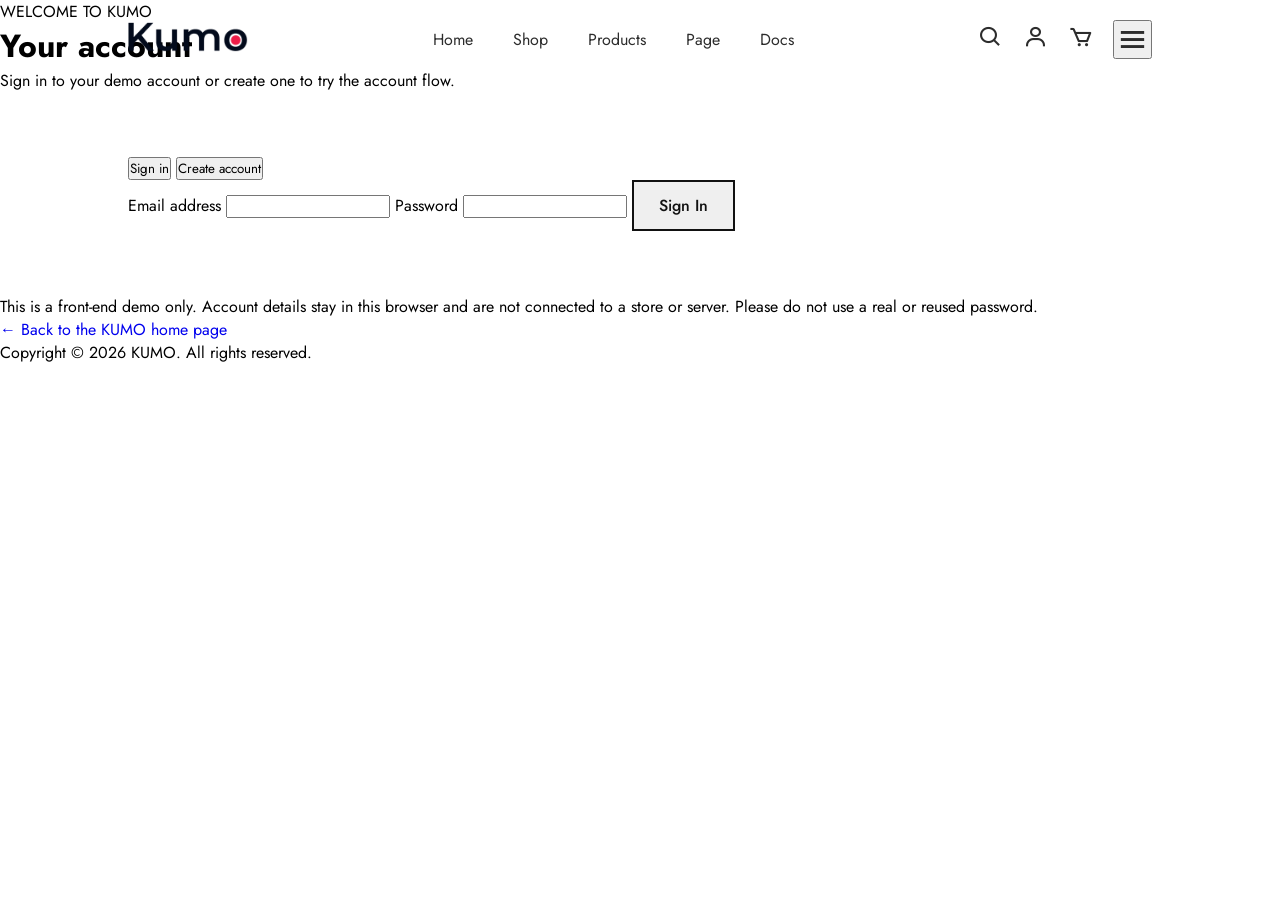
==== account.html @ 5108d3ff "update" ====
<!DOCTYPE html>
<html lang="en">
<head>
    <meta charset="UTF-8">
    <meta name="viewport" content="width=device-width, initial-scale=1.0">
    <meta name="description" content="Sign in or create a KUMO demo account.">
    <title>Account | KUMO</title>
    <link rel="stylesheet" href="style.css">
    <link rel="preconnect" href="https://fonts.googleapis.com">
    <link rel="preconnect" href="https://fonts.gstatic.com" crossorigin>
    <link href="https://fonts.googleapis.com/css2?family=Jost:wght@100;200;300;400;500;600;700&display=swap" rel="stylesheet">
    <link rel="stylesheet" href="https://unpkg.com/boxicons@latest/css/boxicons.min.css">
</head>
<body class="content-page">
    <header>
        <a href="index.html#home" class="logo" aria-label="KUMO home"><img class="logo-img" src="picturess/logo.png" alt="KUMO"></a>
        <ul class="navmenu">
            <li><a href="index.html#home">Home</a></li>
            <li><a href="index.html#trending">Shop</a></li>
            <li><a href="index.html#trending">Products</a></li>
            <li><a href="index.html#updates">Page</a></li>
            <li><a href="docs.html">Docs</a></li>
        </ul>
        <div class="nav-icon">
            <a href="index.html#trending" aria-label="Browse the collection"><i class="bx bx-search" aria-hidden="true"></i></a>
            <a href="account.html" aria-label="Your account"><i class="bx bx-user" aria-hidden="true"></i></a>
            <a href="index.html#trending" aria-label="Browse the collection"><i class="bx bx-cart" aria-hidden="true"></i></a>
            <button class="bx bx-menu icon-button menu-toggle" id="menu-icon" type="button" aria-label="Open menu" aria-expanded="false"></button>
        </div>
    </header>

    <main id="account-page" class="account-content">
        <p class="page-eyebrow">WELCOME TO KUMO</p>
        <h1>Your account</h1>
        <p class="page-intro">Sign in to your demo account or create one to try the account flow.</p>

        <section class="account-card" aria-label="Account access">
            <div class="account-tabs" aria-label="Choose account action">
                <button type="button" data-account-tab="login" aria-pressed="true">Sign in</button>
                <button type="button" data-account-tab="register" aria-pressed="false">Create account</button>
            </div>

            <form id="login-form" data-account-form="login">
                <label for="login-email">Email address</label>
                <input id="login-email" name="email" type="email" autocomplete="email" required>
                <label for="login-password">Password</label>
                <input id="login-password" name="password" type="password" autocomplete="current-password" required>
                <button class="main-btn account-submit" type="submit">Sign in</button>
            </form>

            <form id="register-form" data-account-form="register" hidden>
                <label for="register-email">Email address</label>
                <input id="register-email" name="email" type="email" autocomplete="email" required>
                <label for="register-password">Password</label>
                <input id="register-password" name="password" type="password" autocomplete="new-password" minlength="8" required>
                <span class="field-help">Use at least 8 characters.</span>
                <label for="register-confirm-password">Confirm password</label>
                <input id="register-confirm-password" name="confirmPassword" type="password" autocomplete="new-password" minlength="8" required>
                <button class="main-btn account-submit" type="submit">Create account</button>
            </form>

            <p id="account-status" class="form-status" role="status" aria-live="polite"></p>
            <div id="account-session" class="account-session" hidden>
                <p>Signed in as <strong data-session-email></strong></p>
                <button id="account-logout" class="text-button" type="button">Sign out</button>
            </div>
        </section>

        <p class="demo-notice">This is a front-end demo only. Account details stay in this browser and are not connected to a store or server. Please do not use a real or reused password.</p>
        <p class="back-link"><a href="index.html#home">← Back to the KUMO home page</a></p>
    </main>

    <footer class="content-footer">
        <p>Copyright &copy; 2026 KUMO. All rights reserved.</p>
    </footer>
    <script src="java.js"></script>
</body>
</html>
---- style.css ----
*{
    margin: 0;
    padding: 0;
    box-sizing: border-box;
    scroll-behavior: smooth;
    font-family: 'jost', sans-serif;
    list-style: none;
    text-decoration: none;
}
header{
    position: fixed;
    width: 100%;
    top: 0;
    right: 0;
    z-index: 1000;
    display: flex;
    align-items: center;
    justify-content: space-between;
    padding: 20px 10%;
}
.logo-img{
    max-width: 120px;
    height: auto;
}
.navmenu{
    display: flex;
}
.navmenu a{
    color: #2c2c2c;
    font-size: 16px;
    text-transform: capitalize;
    padding: 10px 20px;
    font-weight: 400;
    transition: all .42s ease;
}
.navmenu a:hover{
    color: #ee1c47;
}
.nav-icon{
    display: flex;
    align-items: center;

}
.nav-icon i{
    margin-right: 20px;
    color: #2c2c2c;
    font-size: 25px;
    font-weight: 400;
    transition: all .42s ease;
}
.nav-icon i:hover{
    transform: scale(1.1);
    color: #ee1c47;
}
#menu-icon{
    font-size: 35px;
    color: #2c2c2c;
    z-index: 10001;
    cursor: pointer;
}
section{
    padding: 5% 10%;

}
.main-home{
    width: 100%;
    height: 100vh;
    background-image: url(picturess/banner-3.png);
    background-position: center;
    background-size: cover;
    display: grid;
    grid-template-columns: repeat(1, 1fr);
    align-items: center;

}
.main-text h5{
    color: #ee1c47;
    font-size: 16px;
    text-transform: capitalize;
    font-weight: 500;

}
.main-text h1{
    color: #000;
    font-size: 65px;
    text-transform: capitalize;
    line-height: 1.1;
    font-weight: 600;
    margin: 6px 0 10px;

}
.main-text p{
    color: #333c56;
    font-size: 20px;
    font-style: italic;
    margin-bottom: 20px;

}
.main-btn{
    display: inline-block;
    color: #111;
    font-size: 16px;
    font-weight: 500;
    text-transform: capitalize;
    border: 2px solid #111;
    padding: 12px 25px;
    transition: all .42s ease;
}
.main-btn:hover{
    background-color: #000;
    color: #fff;

}
.main-btn i{
    vertical-align: middle;
}
.down-arrow{
    position: absolute;
    top: 85%;
    right: 11%;

}
.down i{
    font-size: 30px;
    color: #2c2c2c;
    border: 2px solid #2c2c2c;
    border-radius: 50px;
    padding: 12px 12px;
}
.down i:hover{
    background-color: #2c2c2c;
    color: #fff;
    transition: all .50s ease;

}
header.sticky{
    background: #fff;
    padding: 20px 10%;
    box-shadow: 0px 0px 10px rgb(0 0 0 / 10%);
}

      /*trending-section*/
.centre-text h2{
    color: #111;
    font-size: 28px;
    text-transform: capitalize;
    text-align: center;
    margin-bottom: 30px;
}
.centre-text span{
    color: #ee1c47;
}
.products{
    display: grid;
    grid-template-columns: repeat(auto-fit, minmax(260px, auto));
    gap: 2rem;
}
.row{
    position: relative;
    transition: all .40s;
}
.row img{
    width: 100%;
    height: auto;
    transition: all .40s;
}
.row img:hover{
    transform: scale(0.9);

}
.product-text h5{
    position: absolute;
    top: 13px;
    left: 13px;
    color: #fff;
    font-size: 12px;
    font-weight: 500;
    text-transform: uppercase;
    background-color: #27b737;
    padding: 3px 10px;
    border-radius: 2px;

}
.heart-icon{
    position: absolute;
    right: 0;
    
    font-size: 20px;
    cursor: pointer;
    display: inline-flex;
    align-items: center;
    justify-content: center;
}

.heart-icon i{
    position: relative;
    z-index: 2;
    transition: transform 0.3s ease, color 0.3s ease;
}

.heart-icon i:hover{
    transform: scale(1.15);
}

.heart-icon i.liked{
    color: #ee1c47;
    animation: pop 0.4s ease;
}

@keyframes pop {
    0%   { transform: scale(1); }
    30%  { transform: scale(1.5); }
    50%  { transform: scale(0.85); }
    100% { transform: scale(1); }
}

/* the radiating burst ring */
.heart-icon::before{
    content: "";
    position: absolute;
    top: 50%;
    left: 50%;
    width: 10px;
    height: 10px;
    background: #ee1c47;
    border-radius: 50%;
    transform: translate(-50%, -50%) scale(0);
    opacity: 0;
    z-index: 1;
    pointer-events: none;
}

.heart-icon.burst::before{
    animation: burst 0.5s ease-out;
}

@keyframes burst {
    0%   { transform: translate(-50%, -50%) scale(0);   opacity: 0.6; }
    60%  { transform: translate(-50%, -50%) scale(3.2); opacity: 0.25; }
    100% { transform: translate(-50%, -50%) scale(4.5); opacity: 0; }
}

.ratting i{
    color: #ff8c00;
    font-size: 18px;

}
.price h4{
    color: #111;
    font-size: 16px;
    text-transform: capitalize;
    font-weight: 400;
}
.price p{
    color: #151515;
    font-size: 14px;
    font-weight: 600;

}
.client-reviews{
    background-color: #f3f3f3;
}
.reviews{
    text-align: center;
}
.reviews h3{
    color: #111;
    font-size: 25px;
    text-transform: capitalize;
    text-align: center;
    font-weight: 700;
}
.reviews img{
    width: 100px;
    height: auto;
    border-radius: 50%;
    margin: 10px 0;
}
.reviews p{
    color: #707077;
    font-size: 16px;
    font-weight: 400;
    line-height: 25px;
    margin-bottom: 10px;
}
.reviews h2{
    font-size: 22px;
    color: #000;
    font-weight: 400;
    text-transform: capitalize;
    margin-bottom: 2px;
}

/* update section css */
.up-center-text h2{
    text-align: center;
    color: #111;
    font-size: 25px;
    text-transform: capitalize;
    font-weight: 700;
    margin-bottom: 30px;

}
.cart img{
    width: 380px;
    height: auto;
    border-radius: 5px;

}
.update-cart{
    display: grid;
    grid-template-columns: repeat(auto-fit, minmax(380px, 1fr));
    gap: 1rem;

}
.cart h5{
    color: #636863;
    font-size: 14px;
    text-transform: capitalize;
    font-weight: 500;
    object-fit: cover;
}
.cart h4{
    color: #111;
    font-size: 18px;
    font-weight: 600;

}
.cart p{
    color: #707070;
    font-size: 15px;
    max-width: 380px;
    line-height: 25px;
    margin-bottom: 12px;

}

.cart h6{
    color: #151515;
    font-size: 14px;
    font-weight: 500;

}

/*contact-section */

.contact{
    background-color: #f3f3f3;
}
.contact-info{
    display: grid;
    grid-template-columns: repeat(auto-fit, minmax(160px, auto));
    gap: 3rem;
    
}
.first-info img{
    width: 140px;
    height: auto;
}
.contact-info h4{
    color: #212521;
    font-size: 14px;
    text-transform: uppercase;
    margin-bottom: 10px;

}
.contact-info p{
    color: #565656;
    font-size: 14px;
    font-weight: 400;
    text-transform: capitalize;
    line-height: 1.5;
    margin-bottom: 10px;
    cursor: pointer;
    transition: all .42s;

}
.contact-info p:hover{
    color: #ee1c47;
    
}
.social-icon i{
    color: #565656;
    margin-right: 10px;
    font-size: 20px;
    transition: all .42s;

}
.social-icon i:hover{
    transform: scale(1.3);
}
.end-text{
    background-color: #edfff1;
    text-align: center;
    padding: 20px;

}
.end-text p{
    color: #111;
    text-transform: capitalize;

}

/* responsive-css */
@media(max-width:890px){
    header{
        padding: 20px 3%;
        transition: .4s;
    }
}
@media(max-width:630px){
    .main-text{
        font-size: 50px;
        transition: .4s;
    }
    .main-text p{
        font-size: 18px;
        transition: .4s;

    }
    .main-btn{
        padding: 10px 20px;
        transition: .4s;
    }
}

@media(max-width:750px){
    .navmenu{
        position: absolute;
        top: 100%;
        right: -100%;
        width: 300px;
        height: 130vh;
        background: #edfff1;
        display: flex;
        flex-direction: column;
        align-items: center;
        padding: 120px 30px;
        transition: all .42s;
    }
    .navmenu a{
        display: block;
        margin: 18px 0;

    }
    .navmenu.open{
        right: 0;
    }

}
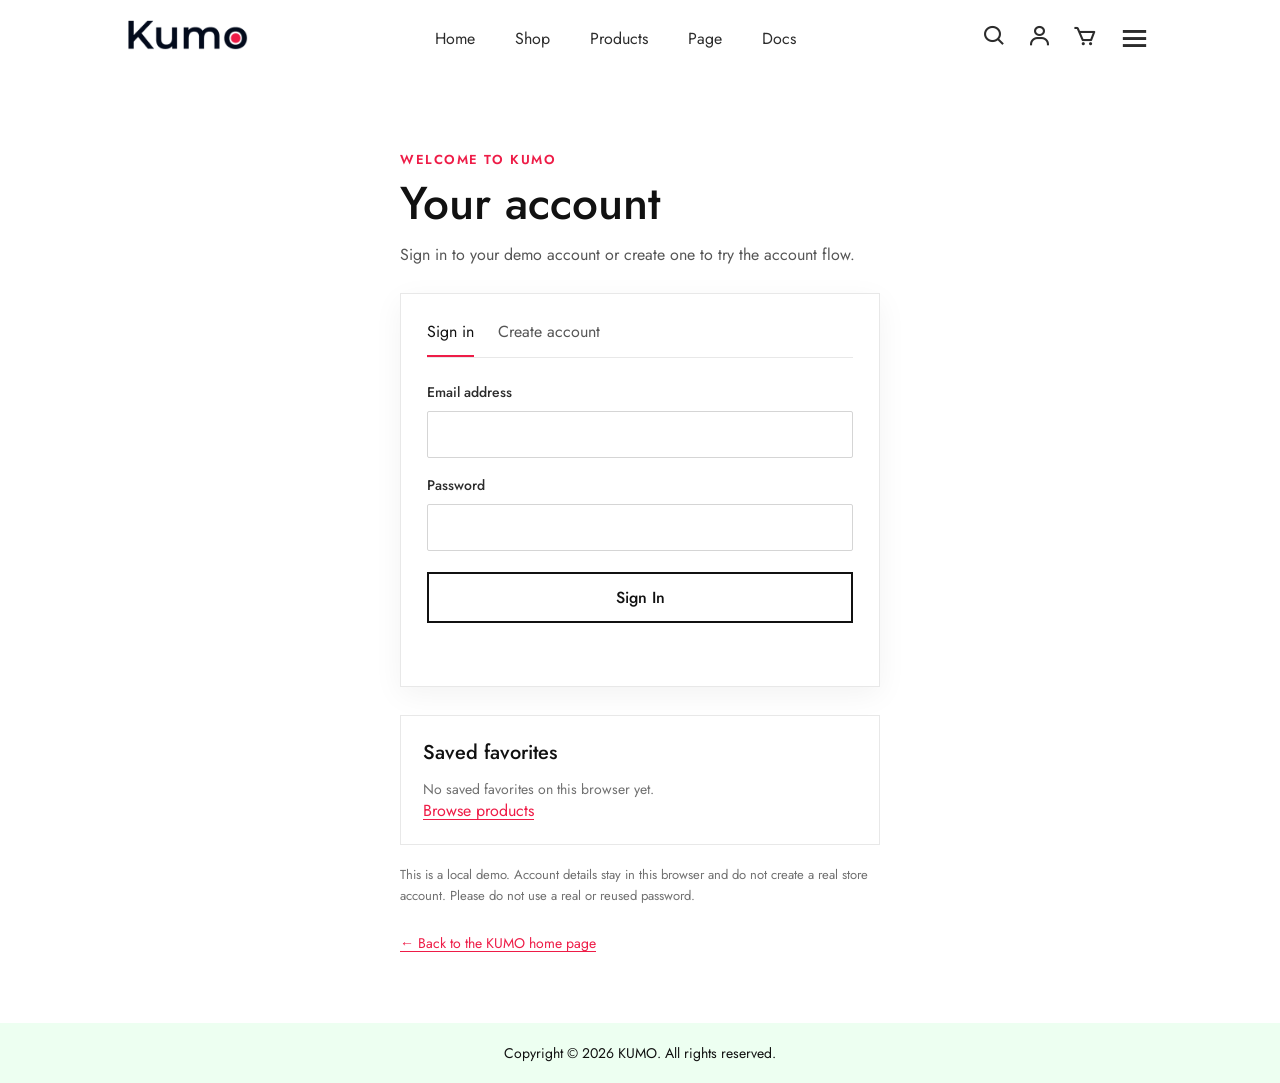
==== commit 85bdfabe: "Refactor styles for rating system, product details, and cart functionality - Updated .ratting styles" ====
--- a/account.html
+++ b/account.html
@@ -49,6 +49,8 @@
             </form>
 
             <form id="register-form" data-account-form="register" hidden>
+                <label for="register-name">Full name</label>
+                <input id="register-name" name="name" autocomplete="name" required>
                 <label for="register-email">Email address</label>
                 <input id="register-email" name="email" type="email" autocomplete="email" required>
                 <label for="register-password">Password</label>
@@ -61,12 +63,26 @@
 
             <p id="account-status" class="form-status" role="status" aria-live="polite"></p>
             <div id="account-session" class="account-session" hidden>
-                <p>Signed in as <strong data-session-email></strong></p>
+                <p>Welcome, <strong data-session-name></strong></p>
+                <p><span data-session-email></span></p>
                 <button id="account-logout" class="text-button" type="button">Sign out</button>
             </div>
         </section>
 
-        <p class="demo-notice">This is a front-end demo only. Account details stay in this browser and are not connected to a store or server. Please do not use a real or reused password.</p>
+        <section id="account-orders" class="account-orders" aria-labelledby="account-orders-title" hidden>
+            <h2 id="account-orders-title">Demo order history</h2>
+            <div id="order-history-list"></div>
+            <p id="order-history-empty" class="account-orders-empty">No demo orders for this email yet.</p>
+        </section>
+
+        <section id="account-favorites" class="account-orders" aria-labelledby="account-favorites-title">
+            <h2 id="account-favorites-title">Saved favorites</h2>
+            <div id="account-favorites-list"></div>
+            <p id="account-favorites-empty" class="account-orders-empty">No saved favorites on this browser yet.</p>
+            <p><a class="text-button" href="index.html#trending">Browse products</a></p>
+        </section>
+
+        <p class="demo-notice">This is a local demo. Account details stay in this browser and do not create a real store account. Please do not use a real or reused password.</p>
         <p class="back-link"><a href="index.html#home">← Back to the KUMO home page</a></p>
     </main>
 
--- a/style.css
+++ b/style.css
@@ -240,10 +240,43 @@
     100% { transform: translate(-50%, -50%) scale(4.5); opacity: 0; }
 }
 
-.ratting i{
-    color: #ff8c00;
+.ratting{
+    display: flex;
+    align-items: center;
+    gap: 3px;
+    min-height: 24px;
+    margin: 3px 0;
+}
+.ratting .rating-star{
+    display: inline-flex;
+    align-items: center;
+    justify-content: center;
+    width: 20px;
+    height: 24px;
+    padding: 1px;
+    border: 0;
+    background: transparent;
+    color: #f27800;
+    line-height: 1;
+    cursor: pointer;
+}
+.ratting .rating-star i{
+    color: currentColor;
     font-size: 18px;
-
+    transition: color .15s ease, transform .15s ease;
+}
+.ratting .rating-star:hover i{
+    transform: translateY(-1px);
+}
+.ratting .rating-star:focus-visible{
+    outline: 2px solid #ee1c47;
+    outline-offset: 2px;
+}
+.rating-summary{
+    margin-left: 5px;
+    color: #6b6259;
+    font-size: 12px;
+    white-space: nowrap;
 }
 .price h4{
     color: #111;
@@ -425,6 +458,9 @@
 }
 
 @media(max-width:750px){
+    .menu-toggle{
+        display: block;
+    }
     .navmenu{
         position: absolute;
         top: 100%;
@@ -446,5 +482,675 @@
     .navmenu.open{
         right: 0;
     }
-
+}
+
+.icon-button{
+    border: 0;
+    padding: 0;
+    background: transparent;
+    color: #2c2c2c;
+    cursor: pointer;
+    line-height: 1;
+}
+.icon-button:hover{
+    color: #ee1c47;
+}
+.menu-toggle{
+    display: none;
+}
+.search-panel[hidden],
+[hidden]{
+    display: none !important;
+}
+.search-panel{
+    position: fixed;
+    top: 88px;
+    right: 10%;
+    z-index: 999;
+    display: grid;
+    grid-template-columns: minmax(180px, 1fr) auto;
+    gap: 8px 12px;
+    width: min(420px, 80vw);
+    padding: 20px;
+    background: #fff;
+    box-shadow: 0 8px 24px rgb(0 0 0 / 14%);
+}
+.search-panel label,
+.account-card label{
+    grid-column: 1 / -1;
+    color: #2c2c2c;
+    font-size: 14px;
+    font-weight: 500;
+}
+.search-panel input,
+.account-card input{
+    width: 100%;
+    min-width: 0;
+    padding: 11px 12px;
+    border: 1px solid #d5d5d5;
+    border-radius: 2px;
+    color: #222;
+    font: inherit;
+}
+.search-panel .main-btn{
+    padding: 9px 16px;
+    background: #fff;
+    cursor: pointer;
+}
+.search-status{
+    grid-column: 1 / -1;
+    min-height: 1.25em;
+    color: #565656;
+    font-size: 14px;
+}
+.account-orders{
+    margin-top: 28px;
+    padding: 22px;
+    border: 1px solid #e8e8e8;
+    background: #fff;
+}
+.account-orders h2{
+    margin-bottom: 12px;
+    color: #111;
+    font-size: 20px;
+    font-weight: 500;
+}
+.account-orders-empty{
+    color: #707070;
+    font-size: 14px;
+}
+.account-order{
+    display: grid;
+    gap: 5px;
+    padding: 14px 0;
+    border-top: 1px solid #e8e8e8;
+    color: #565656;
+    font-size: 14px;
+    line-height: 1.5;
+}
+.account-order h3{
+    color: #111;
+    font-size: 15px;
+    font-weight: 500;
+}
+.account-order strong{
+    color: #111;
+}
+.products .row[hidden]{
+    display: none !important;
+}
+.product-tools{
+    display: flex;
+    flex-wrap: wrap;
+    align-items: end;
+    gap: 12px;
+    margin: 0 0 26px;
+}
+.product-tools label{
+    display: grid;
+    gap: 5px;
+    color: #565656;
+    font-size: 12px;
+}
+.product-tools select{
+    min-width: 128px;
+    padding: 9px 10px;
+    border: 1px solid #d5d5d5;
+    border-radius: 2px;
+    background: #fff;
+    color: #2c2c2c;
+    font: inherit;
+    font-size: 14px;
+}
+.filter-toggle,
+.filter-reset,
+.product-details-button{
+    padding: 8px 12px;
+    border: 1px solid #2c2c2c;
+    background: transparent;
+    color: #2c2c2c;
+    font: inherit;
+    font-size: 13px;
+    cursor: pointer;
+    transition: all .2s ease;
+}
+.filter-toggle[aria-pressed="true"],
+.filter-toggle:hover,
+.filter-reset:hover,
+.product-details-button:hover{
+    background: #2c2c2c;
+    color: #fff;
+}
+.filter-status,
+.catalog-note{
+    width: 100%;
+    color: #707070;
+    font-size: 13px;
+}
+.catalog-note{
+    margin-top: 20px;
+    line-height: 1.6;
+}
+.heart-icon[aria-pressed="true"]{
+    color: #ee1c47;
+}
+.heart-icon:focus-visible{
+    outline: 2px solid #ee1c47;
+    outline-offset: 3px;
+}
+.details-backdrop{
+    position: fixed;
+    inset: 0;
+    z-index: 1200;
+    background: rgb(0 0 0 / 45%);
+}
+.product-details{
+    position: fixed;
+    top: 50%;
+    left: 50%;
+    z-index: 1201;
+    display: grid;
+    grid-template-columns: minmax(0, 1fr) minmax(0, 1fr);
+    gap: 28px;
+    width: min(760px, 90vw);
+    max-height: 88vh;
+    max-height: 88dvh;
+    overflow-y: auto;
+    padding: 28px;
+    background: #fff;
+    box-shadow: 0 12px 40px rgb(0 0 0 / 18%);
+    transform: translate(-50%, -50%);
+}
+.product-details > img{
+    width: 100%;
+    max-height: 65vh;
+    object-fit: contain;
+    background: #f3f3f3;
+}
+.details-copy{
+    align-self: center;
+}
+.details-copy h2{
+    color: #111;
+    font-size: 28px;
+    font-weight: 500;
+    line-height: 1.2;
+}
+.details-copy > p:not(.page-eyebrow){
+    margin-top: 14px;
+    color: #565656;
+    font-size: 15px;
+    line-height: 1.65;
+}
+.details-copy .details-price{
+    color: #111 !important;
+    font-weight: 600;
+}
+.details-copy .details-size-note{
+    font-size: 13px !important;
+}
+.details-close{
+    position: absolute;
+    top: 10px;
+    right: 12px;
+    z-index: 1;
+    font-size: 27px;
+}
+.details-shop{
+    margin-top: 18px;
+    background: #fff;
+    cursor: pointer;
+}
+.navmenu a[aria-current="page"]{
+    color: #ee1c47;
+}
+.contact-info a{
+    color: inherit;
+}
+.contact-info a:hover{
+    color: #ee1c47;
+}
+
+.content-page{
+    min-height: 100vh;
+    display: flex;
+    flex-direction: column;
+    background: #fff;
+}
+.account-content,
+.docs-content{
+    width: min(760px, 90%);
+    margin: 0 auto;
+    padding: 150px 0 70px;
+    flex: 1;
+}
+.account-content{
+    width: min(480px, 90%);
+}
+.page-eyebrow{
+    margin-bottom: 8px;
+    color: #ee1c47;
+    font-size: 13px;
+    font-weight: 600;
+    letter-spacing: .12em;
+}
+.account-content h1,
+.docs-content h1{
+    color: #111;
+    font-size: clamp(32px, 5vw, 46px);
+    font-weight: 500;
+    line-height: 1.15;
+}
+.page-intro{
+    margin: 12px 0 26px;
+    color: #565656;
+    font-size: 16px;
+    line-height: 1.6;
+}
+.account-card{
+    padding: 26px;
+    border: 1px solid #e8e8e8;
+    background: #fff;
+    box-shadow: 0 8px 28px rgb(0 0 0 / 5%);
+}
+.account-tabs{
+    display: flex;
+    gap: 24px;
+    margin-bottom: 24px;
+    border-bottom: 1px solid #e8e8e8;
+}
+.account-tabs button{
+    padding: 0 0 12px;
+    border: 0;
+    border-bottom: 2px solid transparent;
+    background: transparent;
+    color: #565656;
+    font: inherit;
+    cursor: pointer;
+}
+.account-tabs button[aria-pressed="true"]{
+    border-bottom-color: #ee1c47;
+    color: #111;
+}
+.account-card form{
+    display: grid;
+    grid-template-columns: 1fr;
+    gap: 9px;
+}
+.account-card form label:not(:first-child){
+    margin-top: 8px;
+}
+.field-help{
+    margin-top: -5px;
+    color: #707070;
+    font-size: 13px;
+}
+.account-submit{
+    margin-top: 12px;
+    background: #fff;
+    cursor: pointer;
+}
+.form-status{
+    min-height: 1.5em;
+    margin-top: 16px;
+    color: #287c35;
+    font-size: 14px;
+}
+.form-status.is-error{
+    color: #b42335;
+}
+.account-session{
+    padding: 14px;
+    background: #f3f3f3;
+    color: #2c2c2c;
+    font-size: 14px;
+}
+.account-session p{
+    overflow-wrap: anywhere;
+}
+.text-button,
+.back-link a,
+.docs-section a{
+    padding: 0;
+    border: 0;
+    background: none;
+    color: #ee1c47;
+    font: inherit;
+    text-decoration: underline;
+    text-underline-offset: 3px;
+    cursor: pointer;
+}
+.text-button{
+    margin-top: 8px;
+}
+.demo-notice{
+    margin-top: 20px;
+    color: #707070;
+    font-size: 13px;
+    line-height: 1.6;
+}
+.back-link{
+    margin-top: 26px;
+    font-size: 14px;
+}
+.docs-section{
+    padding: 24px 0;
+    border-bottom: 1px solid #e8e8e8;
+}
+.docs-section h2{
+    margin-bottom: 10px;
+    color: #111;
+    font-size: 22px;
+    font-weight: 500;
+}
+.docs-section p{
+    margin: 8px 0;
+    color: #565656;
+    font-size: 16px;
+    line-height: 1.7;
+}
+.content-footer{
+    padding: 20px;
+    background: #edfff1;
+    color: #111;
+    text-align: center;
+    font-size: 14px;
+}
+
+    @media(max-width:750px){
+        .menu-toggle{
+            display: block;
+        }
+        header{
+            padding: 16px 5%;
+        }
+        .nav-icon i{
+            margin-right: 12px;
+            font-size: 23px;
+        }
+        .search-panel{
+            top: 76px;
+            right: 5%;
+        }
+        .account-content,
+        .docs-content{
+            padding-top: 120px;
+        }
+    }
+    @media(max-width:390px){
+        .logo-img{
+            max-width: 95px;
+        }
+        .nav-icon i{
+            margin-right: 8px;
+            font-size: 21px;
+        }
+        .menu-toggle{
+            font-size: 30px !important;
+        }
+        .account-card{
+            padding: 20px;
+        }
+    }
+
+.product-buy-controls{
+    display: flex;
+    flex-wrap: wrap;
+    align-items: center;
+    gap: 8px;
+    margin-top: 8px;
+}
+.product-size-label{
+    color: #565656;
+    font-size: 13px;
+}
+.product-size{
+    min-width: 112px;
+    padding: 6px 8px;
+    border: 1px solid #d5d5d5;
+    border-radius: 2px;
+    background: #fff;
+    color: #2c2c2c;
+    font: inherit;
+    font-size: 13px;
+}
+.add-to-cart{
+    margin-top: 8px;
+    padding: 7px 12px;
+    border: 1px solid #2c2c2c;
+    background: transparent;
+    color: #2c2c2c;
+    font: inherit;
+    font-size: 13px;
+    cursor: pointer;
+    transition: all .25s ease;
+}
+.add-to-cart:hover,
+.add-to-cart:focus-visible{
+    background: #2c2c2c;
+    color: #fff;
+}
+.add-to-cart:disabled{
+    border-color: #bdbdbd;
+    color: #888;
+    cursor: not-allowed;
+}
+.cart-toggle{
+    position: relative;
+    display: inline-flex;
+    align-items: center;
+    justify-content: center;
+    margin-right: 20px;
+}
+.cart-toggle .bx-cart{
+    margin: 0;
+}
+.cart-count{
+    position: absolute;
+    top: -7px;
+    right: -9px;
+    min-width: 17px;
+    height: 17px;
+    padding: 0 4px;
+    border-radius: 50%;
+    background: #ee1c47;
+    color: #fff;
+    font-size: 11px;
+    line-height: 17px;
+    text-align: center;
+}
+.cart-backdrop{
+    position: fixed;
+    inset: 0;
+    z-index: 1100;
+    background: rgb(0 0 0 / 38%);
+}
+.cart-panel{
+    position: fixed;
+    top: 0;
+    right: 0;
+    z-index: 1101;
+    width: min(440px, 100%);
+    height: 100vh;
+    height: 100dvh;
+    overflow-y: auto;
+    padding: 28px;
+    background: #fff;
+    box-shadow: -8px 0 28px rgb(0 0 0 / 12%);
+}
+.cart-heading{
+    display: flex;
+    align-items: center;
+    justify-content: space-between;
+    padding-bottom: 18px;
+    border-bottom: 1px solid #e8e8e8;
+}
+.cart-heading h2{
+    color: #111;
+    font-size: 23px;
+    font-weight: 500;
+}
+.cart-close{
+    font-size: 28px;
+}
+.cart-status{
+    margin-top: 12px;
+    color: #565656;
+    font-size: 14px;
+}
+.cart-status.is-error{
+    color: #b42335;
+}
+.cart-items{
+    display: grid;
+}
+.cart-item{
+    display: flex;
+    align-items: center;
+    justify-content: space-between;
+    gap: 12px;
+    padding: 18px 0;
+    border-bottom: 1px solid #e8e8e8;
+}
+.cart-item-details{
+    min-width: 0;
+}
+.cart-item-details h3{
+    color: #222;
+    font-size: 15px;
+    font-weight: 500;
+}
+.cart-item-details p,
+.cart-empty,
+.cart-disclaimer,
+.checkout-note{
+    margin-top: 5px;
+    color: #707070;
+    font-size: 13px;
+    line-height: 1.5;
+}
+.keep-shopping{
+    margin: 14px 0 0;
+}
+.cart-item-controls{
+    display: flex;
+    flex-shrink: 0;
+    align-items: center;
+    gap: 9px;
+}
+.cart-item-controls button{
+    min-width: 28px;
+    min-height: 28px;
+    border: 1px solid #d5d5d5;
+    background: #fff;
+    color: #222;
+    font: inherit;
+    cursor: pointer;
+}
+.cart-item-controls .cart-remove{
+    width: auto;
+    border: 0;
+    color: #ee1c47;
+    font-size: 12px;
+    text-decoration: underline;
+}
+.cart-total{
+    display: flex;
+    justify-content: space-between;
+    margin-top: 20px;
+    padding-top: 16px;
+    border-top: 1px solid #e8e8e8;
+    color: #111;
+}
+.cart-total strong{
+    font-weight: 600;
+}
+.cart-checkout{
+    width: 100%;
+    margin-top: 16px;
+    background: #fff;
+    cursor: pointer;
+}
+.cart-checkout:disabled{
+    border-color: #bdbdbd;
+    color: #888;
+    cursor: not-allowed;
+}
+.checkout-form{
+    display: grid;
+    gap: 9px;
+    margin-top: 24px;
+    padding-top: 20px;
+    border-top: 1px solid #e8e8e8;
+}
+.checkout-form h3{
+    margin-bottom: 4px;
+    color: #111;
+    font-size: 18px;
+    font-weight: 500;
+}
+.checkout-form label{
+    color: #2c2c2c;
+    font-size: 14px;
+}
+.checkout-form input,
+.checkout-form textarea{
+    width: 100%;
+    padding: 10px 12px;
+    border: 1px solid #d5d5d5;
+    border-radius: 2px;
+    color: #222;
+    font: inherit;
+}
+.checkout-form textarea{
+    resize: vertical;
+}
+.order-confirmation{
+    margin-top: 20px;
+    padding: 14px;
+    background: #edfff1;
+    color: #216b2c;
+    font-size: 14px;
+    line-height: 1.6;
+}
+@media(max-width:750px){
+    .cart-toggle{
+        margin-right: 12px;
+    }
+}
+@media(max-width:630px){
+    .update-cart{
+        grid-template-columns: minmax(0, 1fr);
+    }
+    .cart img{
+        width: 100%;
+        max-width: 380px;
+    }
+    .product-details{
+        grid-template-columns: minmax(0, 1fr);
+        gap: 16px;
+        padding: 22px;
+    }
+    .product-details > img{
+        max-height: 35vh;
+    }
+    .details-copy h2{
+        font-size: 23px;
+    }
+}
+@media(max-width:390px){
+    .cart-panel{
+        padding: 22px 18px;
+    }
+    .cart-item{
+        align-items: flex-start;
+        flex-direction: column;
+    }
+    .product-tools{
+        align-items: stretch;
+    }
+    .product-tools label,
+    .product-tools select{
+        width: 100%;
+    }
 }
